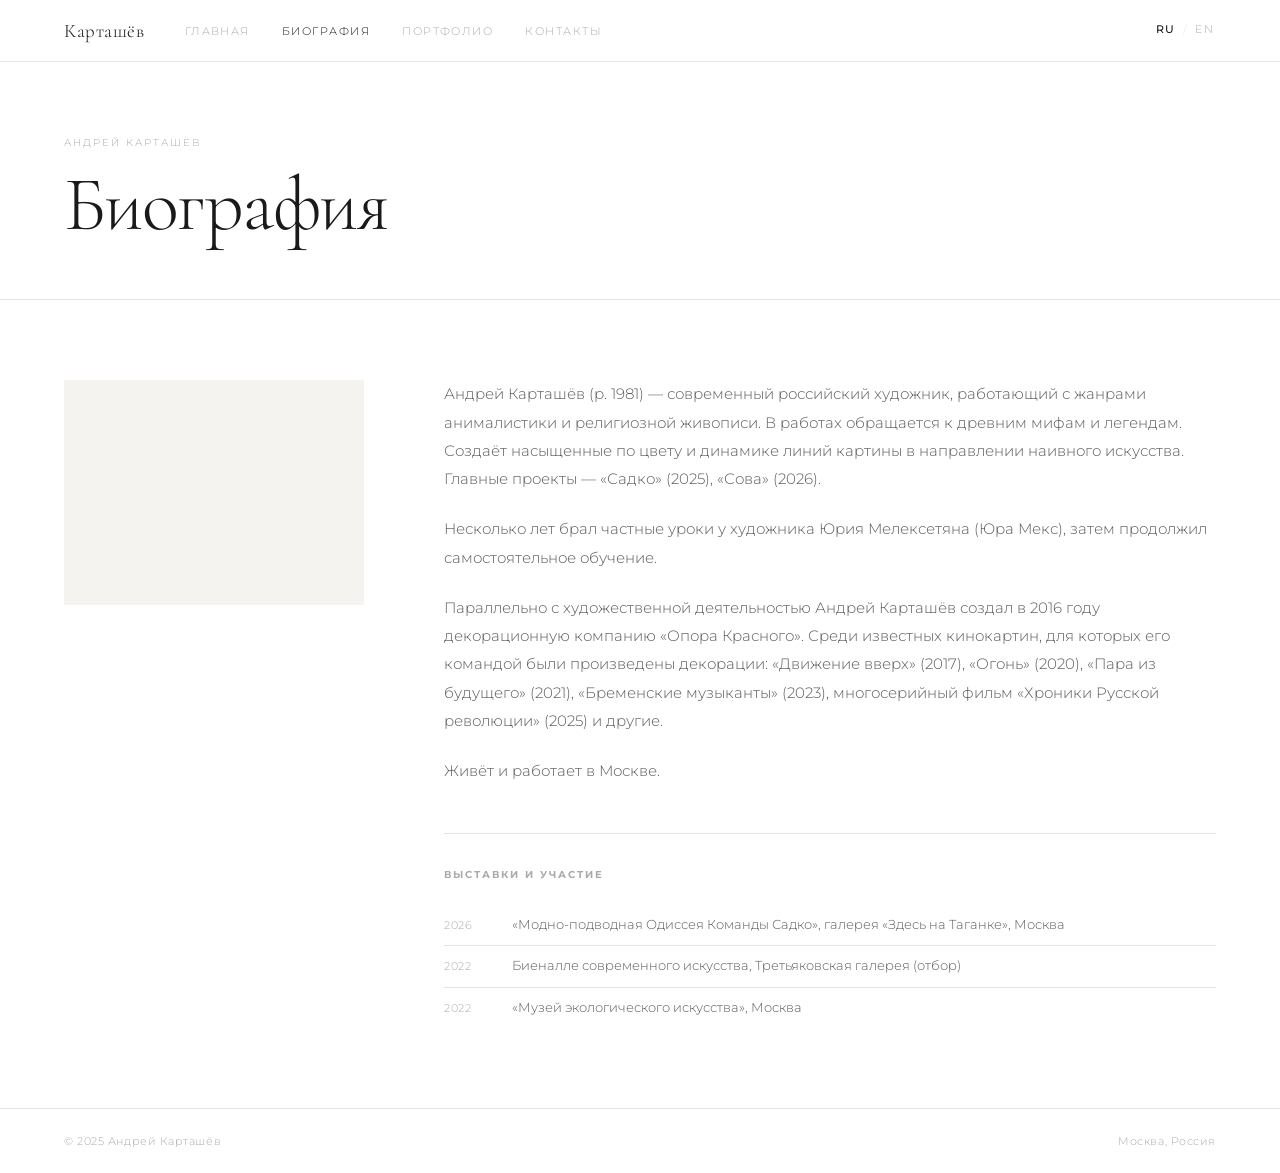
==== biography.html @ 7b94ff50 "a" ====
<!DOCTYPE html>
<html lang="ru">
<head>
<meta charset="UTF-8">
<meta name="viewport" content="width=device-width, initial-scale=1.0">
<title lang-ru>Биография — Андрей Карташёв</title>
<meta name="description" content="Биография художника Андрея Карташёва">
<link rel="preconnect" href="https://fonts.googleapis.com">
<link href="https://fonts.googleapis.com/css2?family=Cormorant+Garamond:ital,wght@0,300;0,400;1,300&family=Montserrat:wght@300;400;500&display=swap" rel="stylesheet">
<link rel="stylesheet" href="style.css">
</head>
<body>

<!-- ─── NAVIGATION ─── -->
<nav class="nav">
  <a href="index.html" class="nav-logo">Карташёв</a>
  <ul class="nav-links">
    <li><a href="index.html" data-ru="Главная" data-en="Home">Главная</a></li>
    <li><a href="biography.html" class="active" data-ru="Биография" data-en="Biography">Биография</a></li>
    <li><a href="portfolio.html" data-ru="Портфолио" data-en="Portfolio">Портфолио</a></li>
    <li><a href="contacts.html" data-ru="Контакты" data-en="Contacts">Контакты</a></li>
  </ul>
  <div class="nav-lang">
    <button class="lang-btn active" data-lang="ru">RU</button>
    <span class="lang-sep">/</span>
    <button class="lang-btn" data-lang="en">EN</button>
  </div>
  <button class="nav-burger" id="burger" aria-label="Меню">
    <span></span><span></span><span></span>
  </button>
</nav>
<div class="nav-mobile" id="mobile-menu">
  <a href="index.html" data-ru="Главная" data-en="Home">Главная</a>
  <a href="biography.html" data-ru="Биография" data-en="Biography">Биография</a>
  <a href="portfolio.html" data-ru="Портфолио" data-en="Portfolio">Портфолио</a>
  <a href="contacts.html" data-ru="Контакты" data-en="Contacts">Контакты</a>
  <div class="nav-lang" style="margin-top:8px;">
    <button class="lang-btn" data-lang="ru">RU</button>
    <span class="lang-sep">/</span>
    <button class="lang-btn" data-lang="en">EN</button>
  </div>
</div>

<main class="page">

  <!-- ─── PAGE HEADER ─── -->
  <div class="page-head">
    <p class="page-head-label lang-ru">Андрей Карташёв</p>
    <p class="page-head-label lang-en hidden">Andrey Kartashev</p>
    <h1 class="page-head-title lang-ru">Биография</h1>
    <h1 class="page-head-title lang-en hidden">Biography</h1>
  </div>

  <!-- ─── BIO CONTENT ─── -->
  <section class="section">
    <div class="bio-grid">

      <!-- Portrait -->
      <div>
        <div class="bio-photo">
          <!-- Портрет: src="img/portrait.jpg" -->
          <div class="ph ph-43"></div>
        </div>
      </div>

      <!-- Text -->
      <div class="bio-text">

        <!-- RU -->
        <div class="lang-ru">
          <p>
            Андрей Карташёв (р. 1981) — современный российский художник, работающий с жанрами
            анималистики и религиозной живописи. В работах обращается к древним мифам и
            легендам. Создаёт насыщенные по цвету и динамике линий картины в направлении
            наивного искусства. Главные проекты — «Садко» (2025), «Сова» (2026).
          </p>
          <p>
            Несколько лет брал частные уроки у художника Юрия Мелексетяна (Юра Мекс), затем
            продолжил самостоятельное обучение.
          </p>
          <p>
            Параллельно с художественной деятельностью Андрей Карташёв создал в 2016 году
            декорационную компанию «Опора Красного». Среди известных кинокартин, для которых
            его командой были произведены декорации: «Движение вверх» (2017), «Огонь» (2020),
            «Пара из будущего» (2021), «Бременские музыканты» (2023), многосерийный фильм
            «Хроники Русской революции» (2025) и другие.
          </p>
          <p>Живёт и работает в Москве.</p>

          <div class="bio-exhibitions">
            <h3>Выставки и участие</h3>

            <div class="exhibition-row">
              <span class="exh-year">2026</span>
              <span class="exh-name">«Модно-подводная Одиссея Команды Садко», галерея «Здесь на Таганке», Москва</span>
            </div>
            <div class="exhibition-row">
              <span class="exh-year">2022</span>
              <span class="exh-name">Биеналле современного искусства, Третьяковская галерея (отбор)</span>
            </div>
            <div class="exhibition-row">
              <span class="exh-year">2022</span>
              <span class="exh-name">«Музей экологического искусства», Москва</span>
            </div>
          </div>
        </div>

        <!-- EN -->
        <div class="lang-en hidden">
          <p>
            Andrey Kartashev (b. 1981) is a contemporary Russian artist working in animal
            painting and religious art. His works draw on ancient myths and legends. He creates
            richly colored, dynamically expressive paintings in the tradition of naïve art.
            His main projects are Sadko (2025) and Owl (2026).
          </p>
          <p>
            He studied privately with artist Yuri Meleksytan (Yura Meks) for several years,
            then continued his education independently.
          </p>
          <p>
            Alongside his artistic practice, Kartashev founded the set design company
            Opora Krasnogo (Red Support) in 2016. Films for which his team created sets include:
            <em>Going Vertical</em> (2017), <em>Fire</em> (2020), <em>A Couple from the Future</em> (2021),
            <em>The Bremen Town Musicians</em> (2023), the miniseries
            <em>Chronicles of the Russian Revolution</em> (2025), and others.
          </p>
          <p>He lives and works in Moscow.</p>

          <div class="bio-exhibitions">
            <h3>Exhibitions &amp; Participation</h3>

            <div class="exhibition-row">
              <span class="exh-year">2026</span>
              <span class="exh-name">"Fashionably Underwater: The Odyssey of Team Sadko," gallery Zdes na Taganka, Moscow</span>
            </div>
            <div class="exhibition-row">
              <span class="exh-year">2022</span>
              <span class="exh-name">Biennale of Contemporary Art, Tretyakov Gallery (selected)</span>
            </div>
            <div class="exhibition-row">
              <span class="exh-year">2022</span>
              <span class="exh-name">"Museum of Ecological Art," Moscow</span>
            </div>
          </div>
        </div>

      </div>
    </div>
  </section>

</main>

<footer>
  <span>© 2025 Андрей Карташёв</span>
  <span class="lang-ru">Москва, Россия</span>
  <span class="lang-en hidden">Moscow, Russia</span>
</footer>

<script src="lang.js"></script>
</body>
</html>
---- style.css ----
/* Kartashev Art ─ Main Stylesheet */

:root {
  --white: #ffffff;
  --ink: #1a1a1a;
  --ink-mid: #5a5a5a;
  --ink-light: #aaaaaa;
  --border: #e5e5e3;
  --bg-warm: #f5f3ef;
  --serif: 'Cormorant Garamond', serif;
  --sans: 'Montserrat', sans-serif;
  --nav-h: 62px;
  --gutter: clamp(24px, 5vw, 64px);
  --max: 1200px;
}

*, *::before, *::after { box-sizing: border-box; margin: 0; padding: 0; }
html { scroll-behavior: smooth; }
body {
  background: var(--white);
  color: var(--ink);
  font-family: var(--sans);
  font-weight: 300;
  font-size: 14px;
  line-height: 1.85;
  -webkit-font-smoothing: antialiased;
}
a { color: inherit; text-decoration: none; }
img { display: block; max-width: 100%; height: auto; }

/* ─── NAVIGATION ─────────────────────────────────── */
.nav {
  position: fixed;
  top: 0; left: 0; right: 0;
  z-index: 200;
  height: var(--nav-h);
  background: rgba(255,255,255,0.97);
  backdrop-filter: blur(10px);
  border-bottom: 0.5px solid var(--border);
  display: flex;
  align-items: center;
  padding: 0 var(--gutter);
  gap: 40px;
}
.nav-logo {
  font-family: var(--serif);
  font-size: 19px;
  font-weight: 300;
  letter-spacing: 0.03em;
  white-space: nowrap;
  flex-shrink: 0;
}
.nav-links {
  display: flex;
  gap: 32px;
  list-style: none;
  flex: 1;
}
.nav-links a {
  font-size: 10.5px;
  letter-spacing: 0.14em;
  text-transform: uppercase;
  color: var(--ink-light);
  transition: color .2s;
}
.nav-links a:hover, .nav-links a.active { color: var(--ink); }
.nav-lang {
  display: flex;
  align-items: center;
  gap: 6px;
  flex-shrink: 0;
}
.lang-btn {
  font: 300 10.5px/1 var(--sans);
  letter-spacing: 0.12em;
  text-transform: uppercase;
  color: var(--ink-light);
  cursor: pointer;
  background: none;
  border: none;
  padding: 3px 2px;
  transition: color .2s;
}
.lang-btn.active { color: var(--ink); font-weight: 500; }
.lang-sep { font-size: 11px; color: var(--border); user-select: none; }
.nav-burger {
  display: none;
  flex-direction: column;
  gap: 5px;
  cursor: pointer;
  background: none;
  border: none;
  padding: 4px;
}
.nav-burger span {
  display: block;
  width: 22px;
  height: 1px;
  background: var(--ink);
  transition: transform .25s, opacity .25s;
}
.nav-mobile {
  display: none;
  position: fixed;
  top: var(--nav-h); left: 0; right: 0;
  background: var(--white);
  border-bottom: 0.5px solid var(--border);
  padding: 20px var(--gutter) 28px;
  z-index: 199;
  flex-direction: column;
  gap: 18px;
}
.nav-mobile.open { display: flex; }
.nav-mobile a {
  font-size: 12px;
  letter-spacing: 0.14em;
  text-transform: uppercase;
  color: var(--ink-mid);
}

/* ─── PAGE WRAPPER ───────────────────────────────── */
.page { padding-top: var(--nav-h); }

/* ─── HERO ───────────────────────────────────────── */
.hero {
  position: relative;
  height: calc(100vh - var(--nav-h));
  min-height: 500px;
  overflow: hidden;
  display: flex;
  align-items: flex-end;
}
.hero-bg {
  position: absolute;
  inset: 0;
  background: var(--bg-warm);
}
.hero-bg img {
  width: 100%;
  height: 100%;
  object-fit: cover;
  object-position: center top;
}
.hero-overlay {
  position: absolute;
  bottom: 0; left: 0; right: 0;
  height: 50%;
  background: linear-gradient(to top, rgba(255,255,255,.92) 0%, transparent 100%);
}
.hero-caption {
  position: relative;
  z-index: 2;
  padding: 0 var(--gutter) 52px;
  width: 100%;
}
.hero-name {
  font-family: var(--serif);
  font-size: clamp(44px, 6.5vw, 84px);
  font-weight: 300;
  line-height: 1.0;
  letter-spacing: -0.01em;
}
.hero-subtitle {
  font-size: 11px;
  letter-spacing: 0.18em;
  text-transform: uppercase;
  color: var(--ink-mid);
  margin-top: 12px;
}

/* ─── INNER PAGE HEADER ──────────────────────────── */
.page-head {
  padding: 72px var(--gutter) 56px;
  border-bottom: 0.5px solid var(--border);
  max-width: calc(var(--max) + var(--gutter) * 2);
  margin: 0 auto;
}
.page-head-label {
  font-size: 10px;
  letter-spacing: 0.2em;
  text-transform: uppercase;
  color: var(--ink-light);
  margin-bottom: 14px;
}
.page-head-title {
  font-family: var(--serif);
  font-size: clamp(44px, 6vw, 80px);
  font-weight: 300;
  line-height: 1.0;
  letter-spacing: -0.02em;
}

/* ─── GENERIC SECTION ────────────────────────────── */
.section {
  padding: 80px var(--gutter);
  max-width: calc(var(--max) + var(--gutter) * 2);
  margin: 0 auto;
}
.section-divider {
  border: none;
  border-top: 0.5px solid var(--border);
}
.section-label {
  font-size: 10px;
  letter-spacing: 0.2em;
  text-transform: uppercase;
  color: var(--ink-light);
  margin-bottom: 36px;
}

/* ─── ABOUT PREVIEW ──────────────────────────────── */
.about-grid {
  display: grid;
  grid-template-columns: 1fr 1fr;
  gap: 80px;
  align-items: center;
}
.about-text p {
  font-size: 14px;
  line-height: 1.95;
  color: var(--ink-mid);
  max-width: 500px;
}

/* ─── PROJECTS GRID ──────────────────────────────── */
.projects-grid {
  display: grid;
  grid-template-columns: repeat(4, 1fr);
  gap: 24px;
  margin-top: 44px;
}
.proj-card { cursor: default; }
.proj-card .ph { transition: opacity .3s; }
.proj-card:hover .ph { opacity: .82; }
.proj-card-name {
  font-family: var(--serif);
  font-size: 21px;
  font-weight: 300;
  margin-top: 14px;
  letter-spacing: 0.01em;
}
.proj-card-year {
  font-size: 10.5px;
  color: var(--ink-light);
  letter-spacing: 0.07em;
  margin-top: 4px;
}

/* ─── BUTTON ─────────────────────────────────────── */
.btn {
  display: inline-block;
  margin-top: 32px;
  padding: 11px 30px;
  border: 0.5px solid var(--ink);
  font: 300 10.5px/1 var(--sans);
  letter-spacing: 0.14em;
  text-transform: uppercase;
  transition: background .22s, color .22s;
  cursor: pointer;
  background: none;
  color: var(--ink);
}
.btn:hover { background: var(--ink); color: var(--white); }
.btn-dl {
  display: inline-flex;
  align-items: center;
  gap: 10px;
  padding: 11px 30px;
  border: 0.5px solid var(--ink);
  font: 400 10.5px/1 var(--sans);
  letter-spacing: 0.14em;
  text-transform: uppercase;
  background: var(--ink);
  color: var(--white);
  cursor: pointer;
  transition: background .22s, color .22s;
}
.btn-dl:hover { background: none; color: var(--ink); }
.btn-dl svg { width: 14px; height: 14px; fill: currentColor; flex-shrink: 0; }

/* ─── IMAGE PLACEHOLDER ──────────────────────────── */
.ph {
  background: var(--bg-warm);
  width: 100%;
  display: block;
}
.ph-34 { aspect-ratio: 3/4; }
.ph-43 { aspect-ratio: 4/3; }
.ph-11 { aspect-ratio: 1/1; }
.ph-portrait { aspect-ratio: 2/3; }
.ph img {
  width: 100%; height: 100%;
  object-fit: cover;
  display: block;
}

/* ─── BIO PAGE ───────────────────────────────────── */
.bio-grid {
  display: grid;
  grid-template-columns: 300px 1fr;
  gap: 80px;
  align-items: start;
}
.bio-photo { position: sticky; top: calc(var(--nav-h) + 40px); }
.bio-text p {
  margin-bottom: 22px;
  line-height: 1.95;
  color: var(--ink-mid);
  font-size: 14.5px;
}
.bio-text p:last-child { margin-bottom: 0; }
.bio-exhibitions {
  margin-top: 48px;
  padding-top: 32px;
  border-top: 0.5px solid var(--border);
}
.bio-exhibitions h3 {
  font-size: 10px;
  letter-spacing: 0.2em;
  text-transform: uppercase;
  color: var(--ink-light);
  margin-bottom: 20px;
}
.exhibition-row {
  display: flex;
  gap: 24px;
  padding: 10px 0;
  border-bottom: 0.5px solid var(--border);
  font-size: 13px;
  align-items: baseline;
}
.exhibition-row:last-child { border: none; }
.exh-year {
  color: var(--ink-light);
  font-size: 11px;
  letter-spacing: 0.06em;
  min-width: 44px;
  flex-shrink: 0;
}
.exh-name { color: var(--ink-mid); line-height: 1.5; }

/* ─── ARTIST STATEMENT ───────────────────────────── */
.statement-wrap {
  max-width: 860px;
}
.statement-top {
  display: flex;
  justify-content: space-between;
  align-items: flex-end;
  margin-bottom: 48px;
  gap: 24px;
  flex-wrap: wrap;
}
.statement-text p {
  font-family: var(--serif);
  font-size: clamp(16px, 1.8vw, 21px);
  font-weight: 300;
  line-height: 1.75;
  color: var(--ink-mid);
  margin-bottom: 28px;
}
.statement-text p:first-child {
  font-size: clamp(19px, 2.2vw, 26px);
  color: var(--ink);
  margin-bottom: 36px;
}
.statement-text p:last-child { margin-bottom: 0; }

/* ─── PORTFOLIO PROJECTS ─────────────────────────── */
.pf-project { margin-bottom: 80px; }
.pf-project-head {
  display: flex;
  align-items: baseline;
  gap: 18px;
  margin-bottom: 28px;
  padding-bottom: 14px;
  border-bottom: 0.5px solid var(--border);
}
.pf-project-head h2 {
  font-family: var(--serif);
  font-size: 30px;
  font-weight: 300;
}
.pf-project-head .yr {
  font-size: 10.5px;
  color: var(--ink-light);
  letter-spacing: 0.07em;
}
.works-grid {
  display: grid;
  grid-template-columns: repeat(3, 1fr);
  gap: 18px;
}
.work-title {
  margin-top: 10px;
  font-size: 13px;
  color: var(--ink);
  line-height: 1.4;
}
.work-meta {
  font-size: 11px;
  color: var(--ink-light);
  margin-top: 3px;
  letter-spacing: 0.03em;
}

/* ─── CONTACTS PAGE ──────────────────────────────── */
.contacts-wrap {
  min-height: calc(100vh - var(--nav-h) - 64px);
  display: flex;
  align-items: center;
  padding: 80px var(--gutter);
}
.contacts-inner { max-width: 480px; }
.contacts-name {
  font-family: var(--serif);
  font-size: clamp(38px, 5.5vw, 64px);
  font-weight: 300;
  line-height: 1.05;
  margin-bottom: 8px;
}
.contacts-loc {
  font-size: 10.5px;
  letter-spacing: 0.15em;
  text-transform: uppercase;
  color: var(--ink-light);
  margin-bottom: 56px;
}
.contact-item { margin-bottom: 36px; }
.contact-label {
  font-size: 9.5px;
  letter-spacing: 0.2em;
  text-transform: uppercase;
  color: var(--ink-light);
  margin-bottom: 6px;
}
.contact-value {
  font-family: var(--serif);
  font-size: clamp(20px, 2.5vw, 26px);
  font-weight: 300;
  letter-spacing: 0.02em;
}
.contact-value a:hover { text-decoration: underline; text-underline-offset: 4px; }

/* ─── FOOTER ─────────────────────────────────────── */
footer {
  border-top: 0.5px solid var(--border);
  padding: 22px var(--gutter);
  display: flex;
  justify-content: space-between;
  align-items: center;
  font-size: 11px;
  color: var(--ink-light);
  letter-spacing: 0.05em;
}

/* ─── LANG CLASSES ───────────────────────────────── */
.lang-ru, .lang-en { }
.hidden { display: none !important; }

/* ─── RESPONSIVE ─────────────────────────────────── */
@media (max-width: 960px) {
  .about-grid { grid-template-columns: 1fr; gap: 40px; }
  .bio-grid { grid-template-columns: 1fr; gap: 40px; }
  .bio-photo { position: static; }
  .projects-grid { grid-template-columns: repeat(2, 1fr); gap: 16px; }
  .works-grid { grid-template-columns: repeat(2, 1fr); }
}
@media (max-width: 640px) {
  .nav-links { display: none; }
  .nav-burger { display: flex; }
  .works-grid { grid-template-columns: repeat(2, 1fr); gap: 12px; }
  .hero-caption { padding-bottom: 40px; }
  footer { flex-direction: column; gap: 6px; text-align: center; }
}
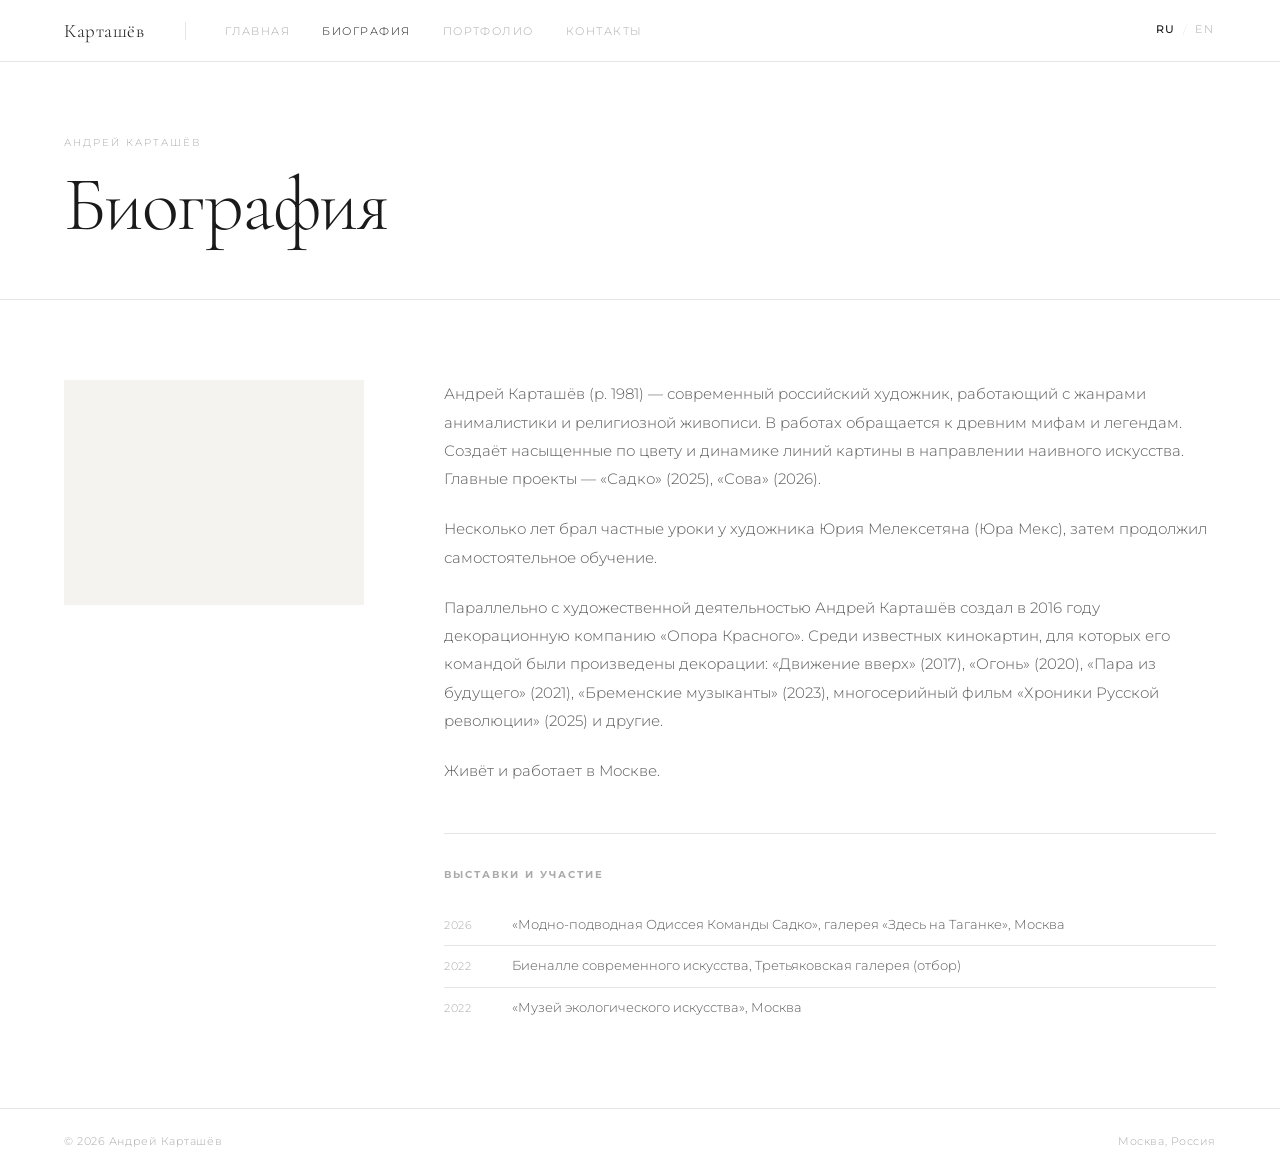
==== commit 25264e22: "о" ====
--- a/biography.html
+++ b/biography.html
@@ -14,6 +14,7 @@
 <!-- ─── NAVIGATION ─── -->
 <nav class="nav">
   <a href="index.html" class="nav-logo">Карташёв</a>
+  <span class="nav-vdiv"></span>
   <ul class="nav-links">
     <li><a href="index.html" data-ru="Главная" data-en="Home">Главная</a></li>
     <li><a href="biography.html" class="active" data-ru="Биография" data-en="Biography">Биография</a></li>
@@ -151,7 +152,7 @@
 </main>
 
 <footer>
-  <span>© 2025 Андрей Карташёв</span>
+  <span>© 2026 Андрей Карташёв</span>
   <span class="lang-ru">Москва, Россия</span>
   <span class="lang-en hidden">Moscow, Russia</span>
 </footer>
--- a/style.css
+++ b/style.css
@@ -99,6 +99,12 @@
   background: var(--ink);
   transition: transform .25s, opacity .25s;
 }
+.nav-vdiv {
+  width: 0.5px;
+  height: 18px;
+  background: var(--border);
+  flex-shrink: 0;
+}
 .nav-mobile {
   display: none;
   position: fixed;
@@ -201,11 +207,12 @@
   border-top: 0.5px solid var(--border);
 }
 .section-label {
-  font-size: 10px;
-  letter-spacing: 0.2em;
-  text-transform: uppercase;
-  color: var(--ink-light);
+  font-size: 11px;
+  letter-spacing: 0.16em;
+  text-transform: uppercase;
+  color: var(--ink-mid);
   margin-bottom: 36px;
+  font-weight: 400;
 }
 
 /* ─── ABOUT PREVIEW ──────────────────────────────── */
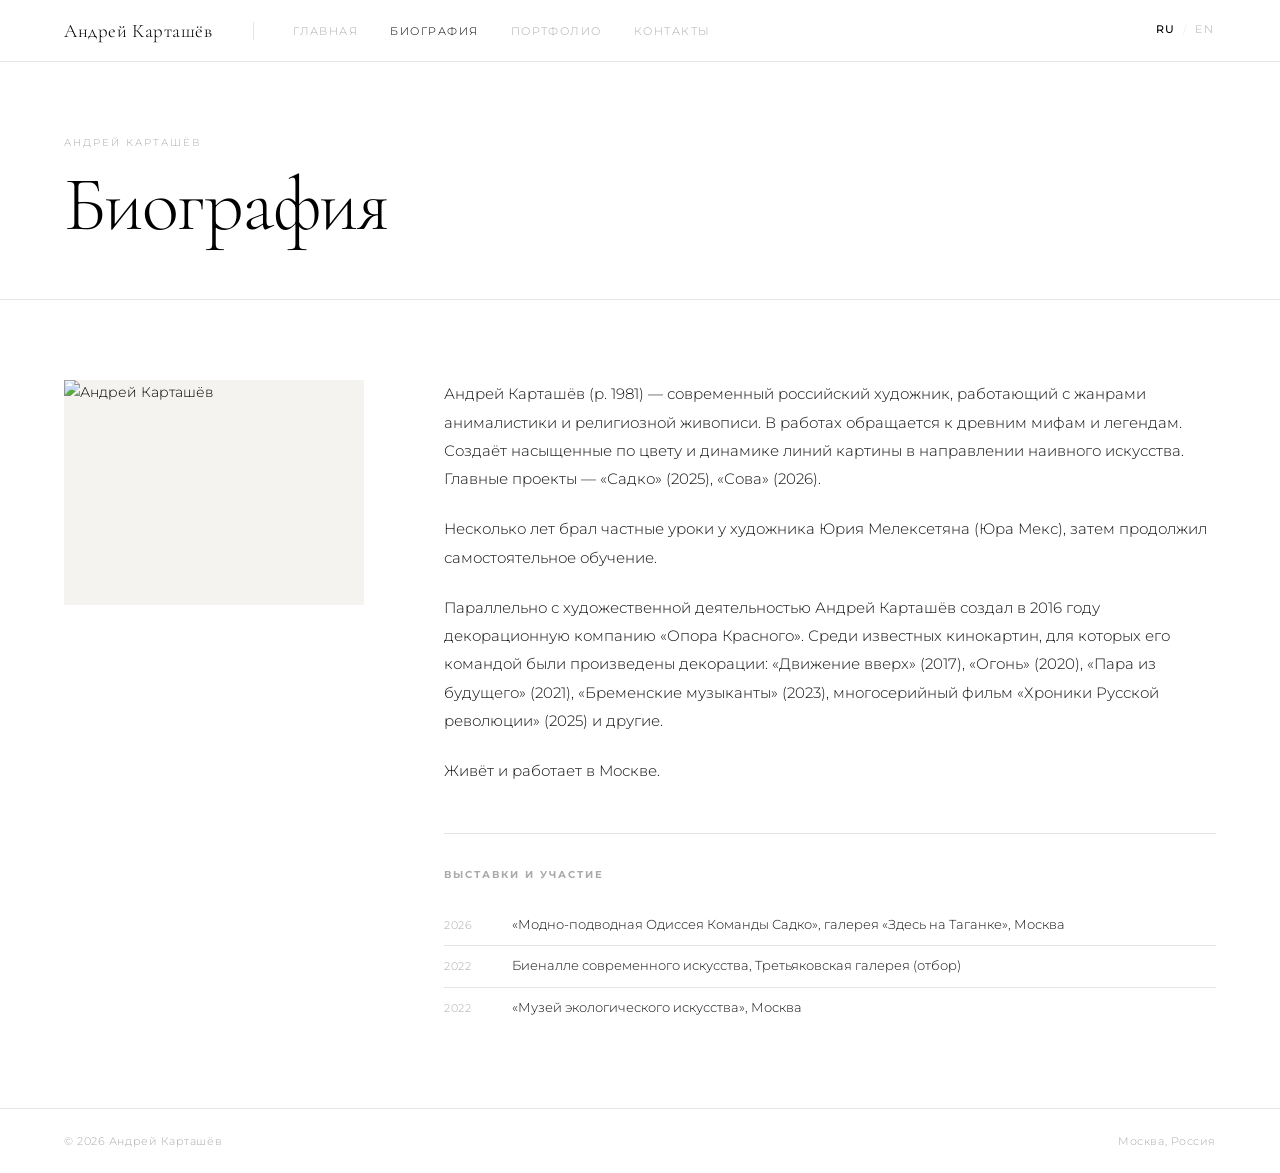
==== commit 3776abf9: "в" ====
--- a/biography.html
+++ b/biography.html
@@ -13,7 +13,7 @@
 
 <!-- ─── NAVIGATION ─── -->
 <nav class="nav">
-  <a href="index.html" class="nav-logo">Карташёв</a>
+  <a href="index.html" class="nav-logo">Андрей Карташёв</a>
   <span class="nav-vdiv"></span>
   <ul class="nav-links">
     <li><a href="index.html" data-ru="Главная" data-en="Home">Главная</a></li>
@@ -59,8 +59,7 @@
       <!-- Portrait -->
       <div>
         <div class="bio-photo">
-          <!-- Портрет: src="img/portrait.jpg" -->
-          <div class="ph ph-43"></div>
+          <img src="img/portrait.jpg" alt="Андрей Карташёв" class="ph ph-43" loading="lazy">
         </div>
       </div>
 
--- a/style.css
+++ b/style.css
@@ -2,8 +2,8 @@
 
 :root {
   --white: #ffffff;
-  --ink: #1a1a1a;
-  --ink-mid: #5a5a5a;
+  --ink: #000000;
+  --ink-mid: #111111;
   --ink-light: #aaaaaa;
   --border: #e5e5e3;
   --bg-warm: #f5f3ef;
@@ -236,7 +236,8 @@
   gap: 24px;
   margin-top: 44px;
 }
-.proj-card { cursor: default; }
+.proj-card { cursor: pointer; }
+.proj-card a { display: block; color: inherit; text-decoration: none; }
 .proj-card .ph { transition: opacity .3s; }
 .proj-card:hover .ph { opacity: .82; }
 .proj-card-name {
@@ -290,6 +291,7 @@
   background: var(--bg-warm);
   width: 100%;
   display: block;
+  object-fit: cover;
 }
 .ph-34 { aspect-ratio: 3/4; }
 .ph-43 { aspect-ratio: 4/3; }
@@ -400,12 +402,12 @@
 }
 .work-title {
   margin-top: 10px;
-  font-size: 13px;
+  font-size: 15px;
   color: var(--ink);
   line-height: 1.4;
 }
 .work-meta {
-  font-size: 11px;
+  font-size: 12px;
   color: var(--ink-light);
   margin-top: 3px;
   letter-spacing: 0.03em;
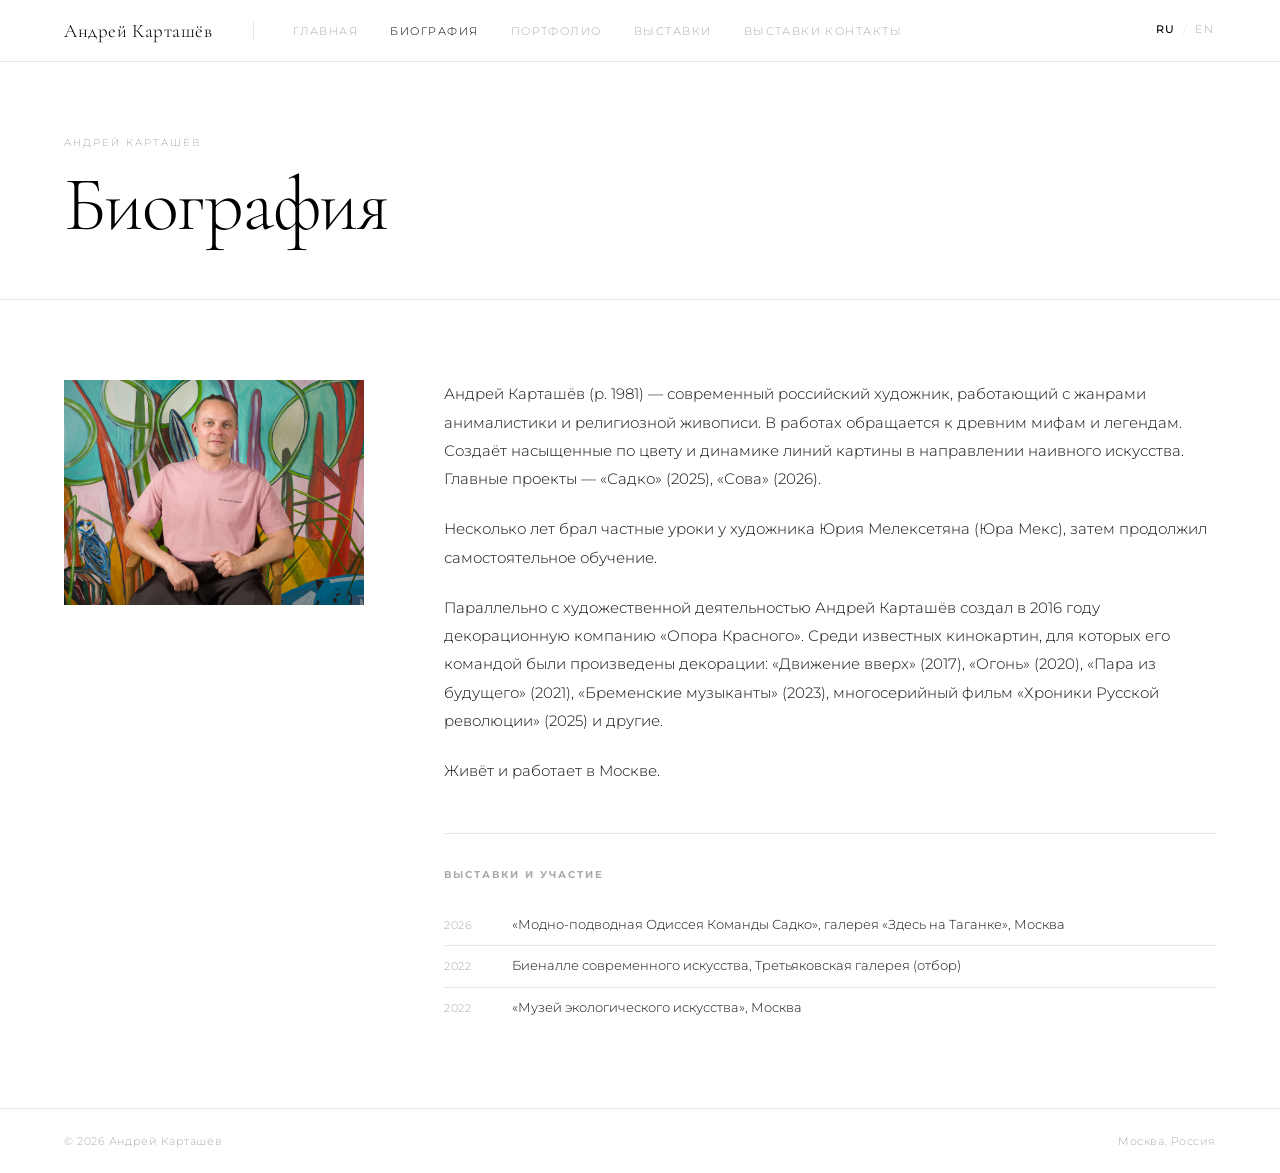
==== commit 288d123a: "в" ====
--- a/biography.html
+++ b/biography.html
@@ -2,6 +2,8 @@
 <html lang="ru">
 <head>
 <meta charset="UTF-8">
+<meta name="color-scheme" content="light only">
+
 <meta name="viewport" content="width=device-width, initial-scale=1.0">
 <title lang-ru>Биография — Андрей Карташёв</title>
 <meta name="description" content="Биография художника Андрея Карташёва">
@@ -19,7 +21,9 @@
     <li><a href="index.html" data-ru="Главная" data-en="Home">Главная</a></li>
     <li><a href="biography.html" class="active" data-ru="Биография" data-en="Biography">Биография</a></li>
     <li><a href="portfolio.html" data-ru="Портфолио" data-en="Portfolio">Портфолио</a></li>
-    <li><a href="contacts.html" data-ru="Контакты" data-en="Contacts">Контакты</a></li>
+    <li><a href="exhibitions.html" data-ru="Выставки" data-en="Exhibitions">Выставки</a></li>
+    <li><a href="exhibitions.html" data-ru="Выставки" data-en="Exhibitions">Выставки</a>
+  <a href="contacts.html" data-ru="Контакты" data-en="Contacts">Контакты</a></li>
   </ul>
   <div class="nav-lang">
     <button class="lang-btn active" data-lang="ru">RU</button>
@@ -34,6 +38,7 @@
   <a href="index.html" data-ru="Главная" data-en="Home">Главная</a>
   <a href="biography.html" data-ru="Биография" data-en="Biography">Биография</a>
   <a href="portfolio.html" data-ru="Портфолио" data-en="Portfolio">Портфолио</a>
+  <a href="exhibitions.html" data-ru="Выставки" data-en="Exhibitions">Выставки</a>
   <a href="contacts.html" data-ru="Контакты" data-en="Contacts">Контакты</a>
   <div class="nav-lang" style="margin-top:8px;">
     <button class="lang-btn" data-lang="ru">RU</button>
@@ -59,7 +64,7 @@
       <!-- Portrait -->
       <div>
         <div class="bio-photo">
-          <img src="img/portrait.jpg" alt="Андрей Карташёв" class="ph ph-43" loading="lazy">
+          <img src="img/portrait.webp" alt="Андрей Карташёв" class="ph ph-43" loading="lazy">
         </div>
       </div>
 
--- a/style.css
+++ b/style.css
@@ -15,9 +15,14 @@
 }
 
 *, *::before, *::after { box-sizing: border-box; margin: 0; padding: 0; }
-html { scroll-behavior: smooth; }
+html {
+  scroll-behavior: smooth;
+  color-scheme: light only;
+  background-color: #ffffff;
+}
 body {
   background: var(--white);
+  background-color: #ffffff;
   color: var(--ink);
   font-family: var(--sans);
   font-weight: 300;
@@ -129,49 +134,47 @@
 
 /* ─── HERO ───────────────────────────────────────── */
 .hero {
-  position: relative;
   height: calc(100vh - var(--nav-h));
-  min-height: 500px;
+  min-height: 480px;
+  display: grid;
+  grid-template-columns: 1fr 1fr;
+}
+.hero-text-side {
+  background: #766e04;
+  display: flex;
+  align-items: center;
+  justify-content: center;
+  padding: 48px var(--gutter);
+  order: 1;
+}
+.hero-img-side {
   overflow: hidden;
-  display: flex;
-  align-items: flex-end;
-}
-.hero-bg {
-  position: absolute;
-  inset: 0;
-  background: var(--bg-warm);
-}
-.hero-bg img {
+  order: 2;
+}
+.hero-img-side img {
   width: 100%;
   height: 100%;
   object-fit: cover;
-  object-position: center top;
-}
-.hero-overlay {
-  position: absolute;
-  bottom: 0; left: 0; right: 0;
-  height: 50%;
-  background: linear-gradient(to top, rgba(255,255,255,.92) 0%, transparent 100%);
+  object-position: center;
+  display: block;
 }
 .hero-caption {
-  position: relative;
-  z-index: 2;
-  padding: 0 var(--gutter) 52px;
-  width: 100%;
+  text-align: center;
 }
 .hero-name {
   font-family: var(--serif);
-  font-size: clamp(44px, 6.5vw, 84px);
+  font-size: clamp(52px, 7vw, 110px);
   font-weight: 300;
   line-height: 1.0;
   letter-spacing: -0.01em;
+  color: #ffffff;
 }
 .hero-subtitle {
   font-size: 11px;
   letter-spacing: 0.18em;
   text-transform: uppercase;
-  color: var(--ink-mid);
-  margin-top: 12px;
+  color: rgba(255,255,255,0.6);
+  margin-top: 16px;
 }
 
 /* ─── INNER PAGE HEADER ──────────────────────────── */
@@ -399,6 +402,7 @@
   display: grid;
   grid-template-columns: repeat(3, 1fr);
   gap: 18px;
+  align-items: center;
 }
 .work-title {
   margin-top: 10px;
@@ -479,6 +483,23 @@
   .nav-links { display: none; }
   .nav-burger { display: flex; }
   .works-grid { grid-template-columns: repeat(2, 1fr); gap: 12px; }
-  .hero-caption { padding-bottom: 40px; }
   footer { flex-direction: column; gap: 6px; text-align: center; }
-}
+
+  /* Hero mobile: text on top, image below */
+  .hero {
+    grid-template-columns: 1fr;
+    grid-template-rows: auto auto;
+    height: auto;
+    min-height: unset;
+  }
+  .hero-text-side {
+    order: 1;
+    padding: 56px var(--gutter);
+    min-height: 44vw;
+  }
+  .hero-img-side {
+    order: 2;
+    height: 100vw;
+  }
+  .hero-caption { padding-bottom: 0; }
+}
